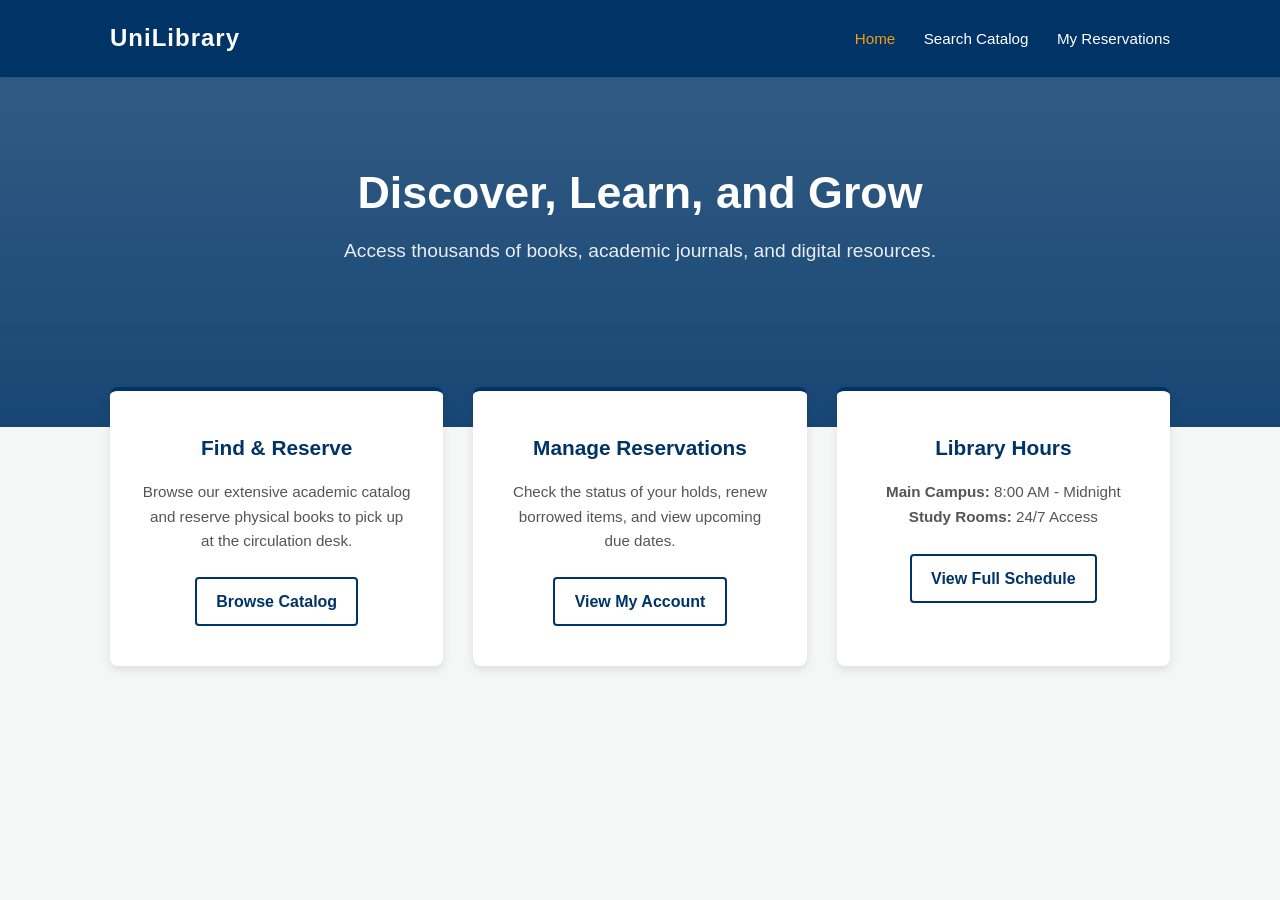
==== index.html @ 261e4f53 "Adding other pages" ====
<!DOCTYPE html>
<html lang="en">
<head>
    <meta charset="UTF-8">
    <meta name="viewport" content="width=device-width, initial-scale=1.0">
    <title>University Library Portal</title>
    <link rel="stylesheet" href="css/styles.css">
</head>
<body>
    
    <header class="navbar">
        <div class="container nav-container">
            <div class="logo">UniLibrary</div>
            <nav>
                <a href="index.html" class="active">Home</a>
                <a href="catalog.html">Search Catalog</a>
                <a href="reservations.html">My Reservations</a>
            </nav>
        </div>
    </header>

    <main>
        <section class="hero">
            <div class="container hero-content">
                <h1>Discover, Learn, and Grow</h1>
                <p>Access thousands of books, academic journals, and digital resources.</p>
            </div>
        </section>

        <section class="features container">
            <div class="card">
                <h3>Find & Reserve</h3>
                <p>Browse our extensive academic catalog and reserve physical books to pick up at the circulation desk.</p>
                <a href="catalog.html" class="btn-outline">Browse Catalog</a>
            </div>
            
            <div class="card">
                <h3>Manage Reservations</h3>
                <p>Check the status of your holds, renew borrowed items, and view upcoming due dates.</p>
                <a href="reservations.html" class="btn-outline">View My Account</a>
            </div>
            
            <div class="card">
                <h3>Library Hours</h3>
                <p><strong>Main Campus:</strong> 8:00 AM - Midnight<br><strong>Study Rooms:</strong> 24/7 Access</p>
                <a href="#" class="btn-outline">View Full Schedule</a>
            </div>
        </section>
    </main>
</body>
</html>
---- css/styles.css ----
* {
    box-sizing: border-box;
    margin: 0;
    padding: 0;
}

body {
    font-family: 'Segoe UI', Tahoma, Geneva, Verdana, sans-serif;
    line-height: 1.6;
    color: #333;
    background-color: #f4f7f6;
}

.container {
    max-width: 1100px;
    margin: 0 auto;
    padding: 0 20px;
}

.navbar {
    background-color: #003366; 
    color: white;
    padding: 1.2rem 0;
    box-shadow: 0 2px 4px rgba(0,0,0,0.1);
}

.nav-container {
    display: flex;
    justify-content: space-between;
    align-items: center;
}

.logo {
    font-size: 1.5rem;
    font-weight: bold;
    letter-spacing: 1px;
}

nav a {
    color: white;
    text-decoration: none;
    margin-left: 1.5rem;
    font-size: 0.95rem;
    transition: color 0.3s;
}

nav a:hover, nav a.active {
    color: #f39c12; 
}

.hero {
    background-color: #004080;
    background: linear-gradient(rgba(0, 51, 102, 0.8), rgba(0, 51, 102, 0.9)), url('https://images.unsplash.com/photo-1507842217343-583bb7270b66?q=80&w=2000') center/cover;
    color: white;
    padding: 5rem 0 8rem 0;
    text-align: center;
}

.hero-content h1 {
    font-size: 2.8rem;
    margin-bottom: 0.5rem;
}

.hero-content p {
    font-size: 1.2rem;
    margin-bottom: 2rem;
    opacity: 0.9;
}

.features {
    display: flex;
    justify-content: space-between;
    gap: 30px;
    margin-top: -40px; 
    padding-bottom: 4rem;
}

.card {
    background: white;
    padding: 2.5rem 2rem;
    border-radius: 8px;
    box-shadow: 0 4px 10px rgba(0,0,0,0.1);
    flex: 1;
    text-align: center;
    border-top: 4px solid #003366;
}

.card h3 {
    color: #003366;
    margin-bottom: 1rem;
    font-size: 1.3rem;
}

.card p {
    margin-bottom: 1.5rem;
    color: #555;
    font-size: 0.95rem;
    min-height: 50px;
}

.btn-outline {
    display: inline-block;
    padding: 0.6rem 1.2rem;
    border: 2px solid #003366;
    color: #003366;
    text-decoration: none;
    border-radius: 4px;
    font-weight: bold;
    transition: all 0.3s;
}

.btn-outline:hover {
    background-color: #003366;
    color: white;
}
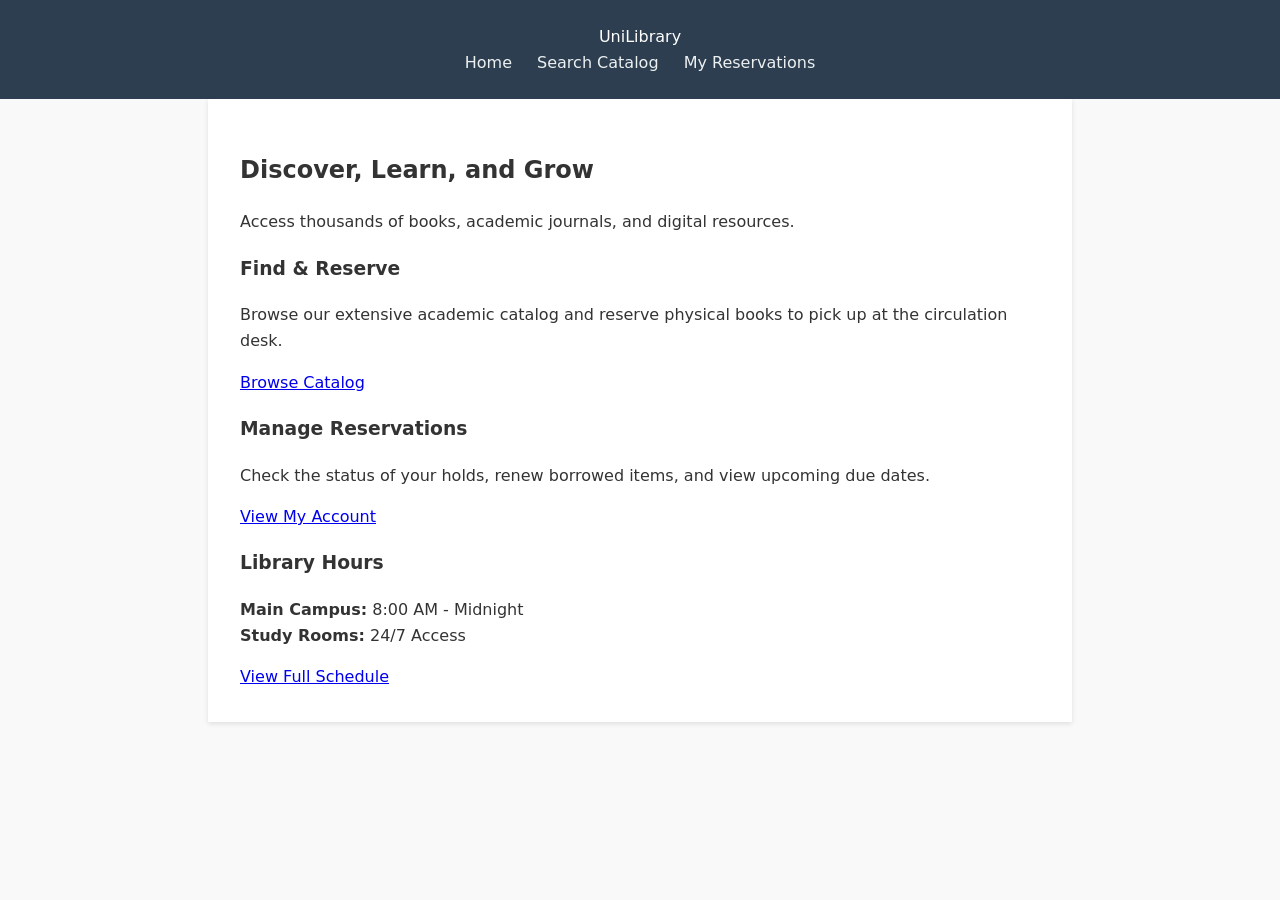
==== commit ccf03c93: "Can make a reservation and stores in local storage" ====
--- a/index.html
+++ b/index.html
@@ -4,7 +4,7 @@
     <meta charset="UTF-8">
     <meta name="viewport" content="width=device-width, initial-scale=1.0">
     <title>University Library Portal</title>
-    <link rel="stylesheet" href="css/styles.css">
+    <link rel="stylesheet" href="./css/styles.css">
 </head>
 <body>
     
--- a/css/styles.css
+++ b/css/styles.css
@@ -1,115 +1,88 @@
-* {
-    box-sizing: border-box;
+body {
+    font-family: system-ui, -apple-system, sans-serif;
+    line-height: 1.6;
     margin: 0;
     padding: 0;
+    color: #333;
+    background-color: #f9f9f9;
 }
 
-body {
-    font-family: 'Segoe UI', Tahoma, Geneva, Verdana, sans-serif;
-    line-height: 1.6;
-    color: #333;
-    background-color: #f4f7f6;
-}
-
-.container {
-    max-width: 1100px;
-    margin: 0 auto;
-    padding: 0 20px;
-}
-
-.navbar {
-    background-color: #003366; 
+header {
+    background-color: #2c3e50;
     color: white;
-    padding: 1.2rem 0;
-    box-shadow: 0 2px 4px rgba(0,0,0,0.1);
-}
-
-.nav-container {
-    display: flex;
-    justify-content: space-between;
-    align-items: center;
-}
-
-.logo {
-    font-size: 1.5rem;
-    font-weight: bold;
-    letter-spacing: 1px;
+    padding: 1.5rem;
+    text-align: center;
 }
 
 nav a {
-    color: white;
+    color: #ecf0f1;
     text-decoration: none;
-    margin-left: 1.5rem;
-    font-size: 0.95rem;
-    transition: color 0.3s;
+    margin: 0 10px;
 }
 
-nav a:hover, nav a.active {
-    color: #f39c12; 
+main {
+    padding: 2rem;
+    max-width: 800px;
+    margin: 0 auto;
+    background-color: white;
+    min-height: 60vh;
+    box-shadow: 0 2px 5px rgba(0,0,0,0.1);
 }
 
-.hero {
-    background-color: #004080;
-    background: linear-gradient(rgba(0, 51, 102, 0.8), rgba(0, 51, 102, 0.9)), url('https://images.unsplash.com/photo-1507842217343-583bb7270b66?q=80&w=2000') center/cover;
+footer {
+    text-align: center;
+    padding: 1rem;
+    background-color: #2c3e50;
     color: white;
-    padding: 5rem 0 8rem 0;
-    text-align: center;
+    margin-top: 2rem;
 }
 
-.hero-content h1 {
-    font-size: 2.8rem;
-    margin-bottom: 0.5rem;
+.reservation-form {
+    display: flex;
+    flex-direction: column;
+    gap: 1.25rem;
+    max-width: 500px;
+    margin: 2rem auto 0;
 }
 
-.hero-content p {
-    font-size: 1.2rem;
-    margin-bottom: 2rem;
-    opacity: 0.9;
+.form-group {
+    display: flex;
+    flex-direction: column;
+    gap: 0.5rem;
 }
 
-.features {
-    display: flex;
-    justify-content: space-between;
-    gap: 30px;
-    margin-top: -40px; 
-    padding-bottom: 4rem;
+label {
+    font-weight: bold;
+    color: #2c3e50;
 }
 
-.card {
-    background: white;
-    padding: 2.5rem 2rem;
-    border-radius: 8px;
-    box-shadow: 0 4px 10px rgba(0,0,0,0.1);
-    flex: 1;
-    text-align: center;
-    border-top: 4px solid #003366;
+input[type="text"],
+select,
+textarea {
+    padding: 0.75rem;
+    border: 1px solid #ccc;
+    border-radius: 4px;
+    font-family: inherit;
+    font-size: 1rem;
 }
 
-.card h3 {
-    color: #003366;
-    margin-bottom: 1rem;
-    font-size: 1.3rem;
+textarea {
+    resize: vertical;
+    min-height: 100px;
 }
 
-.card p {
-    margin-bottom: 1.5rem;
-    color: #555;
-    font-size: 0.95rem;
-    min-height: 50px;
+button {
+    background-color: #2c3e50;
+    color: white;
+    padding: 1rem;
+    border: none;
+    border-radius: 4px;
+    font-size: 1rem;
+    font-weight: bold;
+    cursor: pointer;
+    transition: background-color 0.2s;
 }
 
-.btn-outline {
-    display: inline-block;
-    padding: 0.6rem 1.2rem;
-    border: 2px solid #003366;
-    color: #003366;
-    text-decoration: none;
-    border-radius: 4px;
-    font-weight: bold;
-    transition: all 0.3s;
-}
-
-.btn-outline:hover {
-    background-color: #003366;
-    color: white;
-}
+button:hover {
+    background-color: #1a252f;
+}
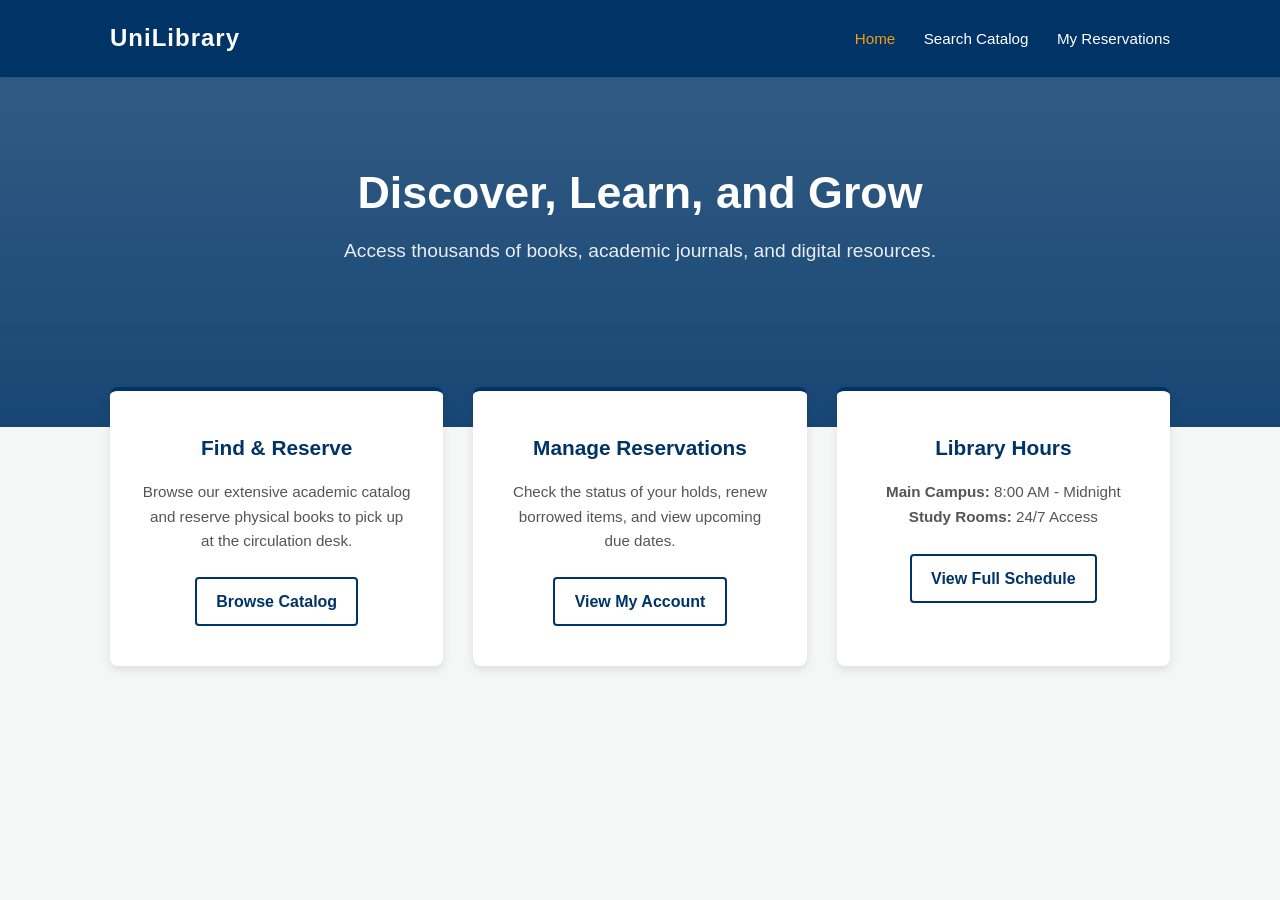
==== commit 20d45364: "Merge branch 'main' into create-a-reservation" ====
--- a/index.html
+++ b/index.html
@@ -4,7 +4,7 @@
     <meta charset="UTF-8">
     <meta name="viewport" content="width=device-width, initial-scale=1.0">
     <title>University Library Portal</title>
-    <link rel="stylesheet" href="./css/styles.css">
+    <link rel="stylesheet" href="css/styles.css">
 </head>
 <body>
     
--- a/css/styles.css
+++ b/css/styles.css
@@ -1,88 +1,115 @@
-body {
-    font-family: system-ui, -apple-system, sans-serif;
-    line-height: 1.6;
+* {
+    box-sizing: border-box;
     margin: 0;
     padding: 0;
-    color: #333;
-    background-color: #f9f9f9;
 }
 
-header {
-    background-color: #2c3e50;
+body {
+    font-family: 'Segoe UI', Tahoma, Geneva, Verdana, sans-serif;
+    line-height: 1.6;
+    color: #333;
+    background-color: #f4f7f6;
+}
+
+.container {
+    max-width: 1100px;
+    margin: 0 auto;
+    padding: 0 20px;
+}
+
+.navbar {
+    background-color: #003366; 
     color: white;
-    padding: 1.5rem;
+    padding: 1.2rem 0;
+    box-shadow: 0 2px 4px rgba(0,0,0,0.1);
+}
+
+.nav-container {
+    display: flex;
+    justify-content: space-between;
+    align-items: center;
+}
+
+.logo {
+    font-size: 1.5rem;
+    font-weight: bold;
+    letter-spacing: 1px;
+}
+
+nav a {
+    color: white;
+    text-decoration: none;
+    margin-left: 1.5rem;
+    font-size: 0.95rem;
+    transition: color 0.3s;
+}
+
+nav a:hover, nav a.active {
+    color: #f39c12; 
+}
+
+.hero {
+    background-color: #004080;
+    background: linear-gradient(rgba(0, 51, 102, 0.8), rgba(0, 51, 102, 0.9)), url('https://images.unsplash.com/photo-1507842217343-583bb7270b66?q=80&w=2000') center/cover;
+    color: white;
+    padding: 5rem 0 8rem 0;
     text-align: center;
 }
 
-nav a {
-    color: #ecf0f1;
-    text-decoration: none;
-    margin: 0 10px;
+.hero-content h1 {
+    font-size: 2.8rem;
+    margin-bottom: 0.5rem;
 }
 
-main {
-    padding: 2rem;
-    max-width: 800px;
-    margin: 0 auto;
-    background-color: white;
-    min-height: 60vh;
-    box-shadow: 0 2px 5px rgba(0,0,0,0.1);
+.hero-content p {
+    font-size: 1.2rem;
+    margin-bottom: 2rem;
+    opacity: 0.9;
 }
 
-footer {
-    text-align: center;
-    padding: 1rem;
-    background-color: #2c3e50;
-    color: white;
-    margin-top: 2rem;
+.features {
+    display: flex;
+    justify-content: space-between;
+    gap: 30px;
+    margin-top: -40px; 
+    padding-bottom: 4rem;
 }
 
-.reservation-form {
-    display: flex;
-    flex-direction: column;
-    gap: 1.25rem;
-    max-width: 500px;
-    margin: 2rem auto 0;
+.card {
+    background: white;
+    padding: 2.5rem 2rem;
+    border-radius: 8px;
+    box-shadow: 0 4px 10px rgba(0,0,0,0.1);
+    flex: 1;
+    text-align: center;
+    border-top: 4px solid #003366;
 }
 
-.form-group {
-    display: flex;
-    flex-direction: column;
-    gap: 0.5rem;
+.card h3 {
+    color: #003366;
+    margin-bottom: 1rem;
+    font-size: 1.3rem;
 }
 
-label {
-    font-weight: bold;
-    color: #2c3e50;
+.card p {
+    margin-bottom: 1.5rem;
+    color: #555;
+    font-size: 0.95rem;
+    min-height: 50px;
 }
 
-input[type="text"],
-select,
-textarea {
-    padding: 0.75rem;
-    border: 1px solid #ccc;
+.btn-outline {
+    display: inline-block;
+    padding: 0.6rem 1.2rem;
+    border: 2px solid #003366;
+    color: #003366;
+    text-decoration: none;
     border-radius: 4px;
-    font-family: inherit;
-    font-size: 1rem;
+    font-weight: bold;
+    transition: all 0.3s;
 }
 
-textarea {
-    resize: vertical;
-    min-height: 100px;
+.btn-outline:hover {
+    background-color: #003366;
+    color: white;
 }
-
-button {
-    background-color: #2c3e50;
-    color: white;
-    padding: 1rem;
-    border: none;
-    border-radius: 4px;
-    font-size: 1rem;
-    font-weight: bold;
-    cursor: pointer;
-    transition: background-color 0.2s;
-}
-
-button:hover {
-    background-color: #1a252f;
-}
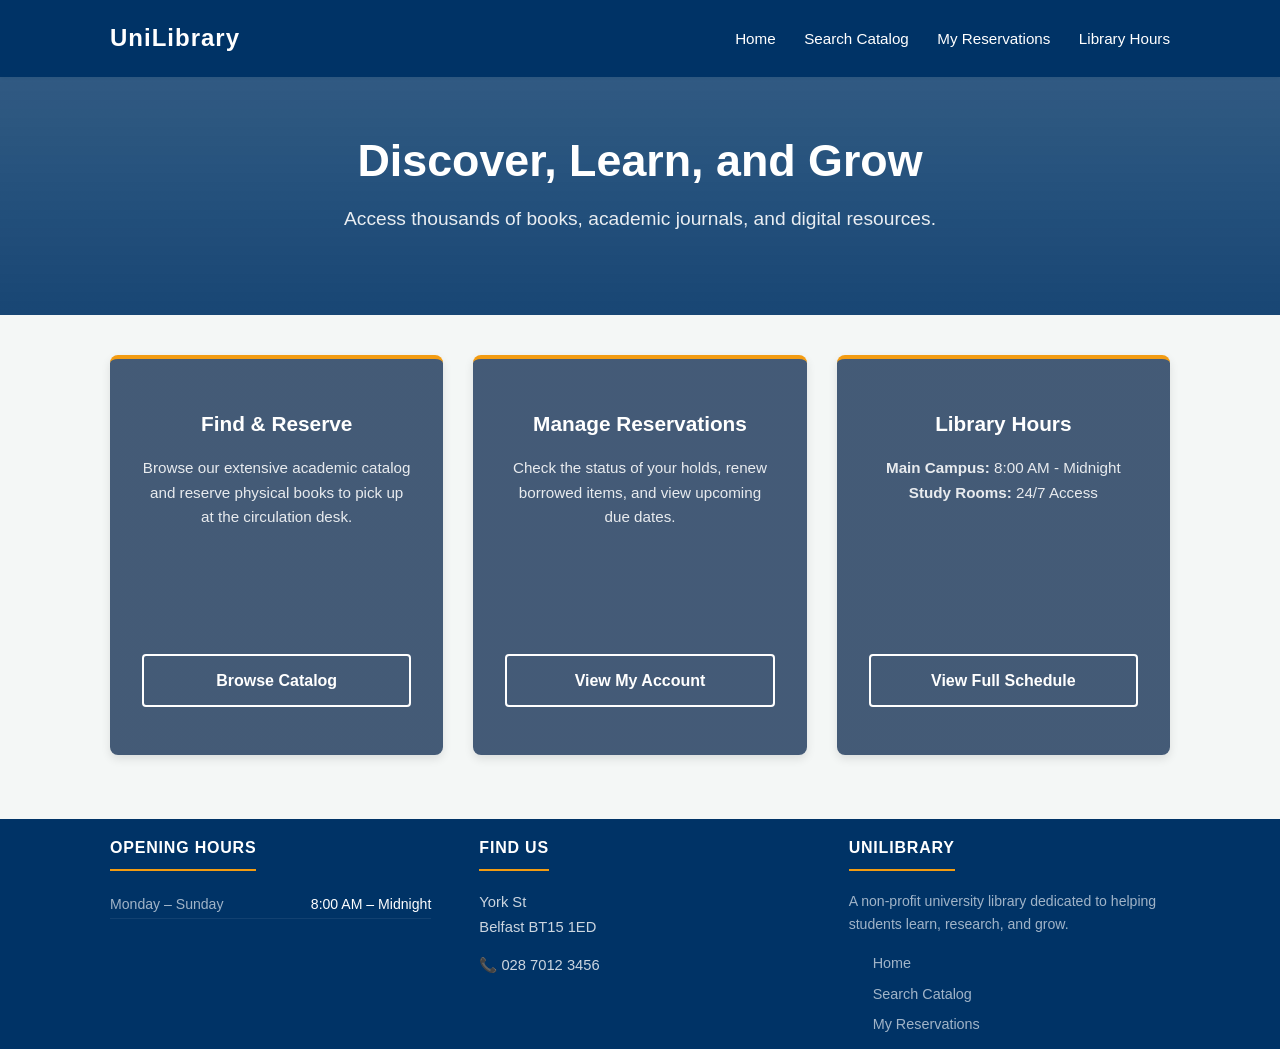
==== commit 5cf97019: "Harry cahnge - library hours, home page" ====
--- a/index.html
+++ b/index.html
@@ -12,40 +12,71 @@
         <div class="container nav-container">
             <div class="logo">UniLibrary</div>
             <nav>
-                <a href="index.html" class="active">Home</a>
+                <a href="index.html">Home</a>
                 <a href="catalog.html">Search Catalog</a>
                 <a href="reservations.html">My Reservations</a>
+                <a href="schedule.html">Library Hours</a>
             </nav>
         </div>
     </header>
 
+    <section class="hero">
+        <div class="container hero-content">
+            <h1>Discover, Learn, and Grow</h1>
+            <p>Access thousands of books, academic journals, and digital resources.</p>
+        </div>
+    </section>
+
     <main>
-        <section class="hero">
-            <div class="container hero-content">
-                <h1>Discover, Learn, and Grow</h1>
-                <p>Access thousands of books, academic journals, and digital resources.</p>
-            </div>
-        </section>
-
         <section class="features container">
-            <div class="card">
+            <div class="card card-reserve">
                 <h3>Find & Reserve</h3>
                 <p>Browse our extensive academic catalog and reserve physical books to pick up at the circulation desk.</p>
                 <a href="catalog.html" class="btn-outline">Browse Catalog</a>
             </div>
             
-            <div class="card">
+            <div class="card card-manage">
                 <h3>Manage Reservations</h3>
                 <p>Check the status of your holds, renew borrowed items, and view upcoming due dates.</p>
                 <a href="reservations.html" class="btn-outline">View My Account</a>
             </div>
             
-            <div class="card">
+            <div class="card card-hours">
                 <h3>Library Hours</h3>
                 <p><strong>Main Campus:</strong> 8:00 AM - Midnight<br><strong>Study Rooms:</strong> 24/7 Access</p>
-                <a href="#" class="btn-outline">View Full Schedule</a>
+                <a href="schedule.html" class="btn-outline">View Full Schedule</a>
             </div>
         </section>
     </main>
+
+    <footer>
+        <div class="container footer-grid">
+            <div class="footer-col">
+                <h4>Opening Hours</h4>
+                <ul class="hours-list">
+                    <li><span>Monday – Sunday</span><span>8:00 AM – Midnight</span></li>
+                </ul>
+            </div>
+
+            <div class="footer-col">
+                <h4>Find Us</h4>
+                <address>
+                    York St<br>
+                    Belfast BT15 1ED
+                </address>
+                <p class="footer-phone">📞 028 7012 3456</p>
+            </div>
+
+            <div class="footer-col">
+                <h4>UniLibrary</h4>
+                <p class="footer-about">A non-profit university library dedicated to helping students learn, research, and grow.</p>
+                <nav class="footer-nav">
+                    <a href="index.html">Home</a>
+                    <a href="catalog.html">Search Catalog</a>
+                    <a href="reservations.html">My Reservations</a>
+                </nav>
+            </div>
+        </div>
+    </footer>
 </body>
 </html>
--- a/css/styles.css
+++ b/css/styles.css
@@ -9,6 +9,58 @@
     line-height: 1.6;
     color: #333;
     background-color: #f4f7f6;
+    display: flex;
+    flex-direction: column;
+    min-height: 100vh;
+}
+
+header, .navbar {
+    background-color: #003366; 
+    color: white;
+    padding: 1.2rem 1.5rem;
+    box-shadow: 0 2px 4px rgba(0,0,0,0.1);
+    text-align: center;
+}
+
+.nav-container {
+    display: flex;
+    justify-content: space-between;
+    align-items: center;
+    max-width: 1100px;
+    margin: 0 auto;
+}
+
+.logo {
+    font-size: 1.5rem;
+    font-weight: bold;
+    letter-spacing: 1px;
+}
+
+nav a {
+    color: white;
+    text-decoration: none;
+    margin-left: 1.5rem;
+    font-size: 0.95rem;
+    transition: color 0.3s;
+}
+
+nav a:hover, nav a.active {
+    color: #f39c12; 
+}
+
+main {
+    width: 100%;
+    flex: 1;
+}
+
+.page-content {
+    padding: 2rem;
+    max-width: 800px;
+    margin: 2rem auto;
+    background-color: white;
+    min-height: 60vh;
+    box-shadow: 0 2px 5px rgba(0,0,0,0.1);
+    border-radius: 8px;
 }
 
 .container {
@@ -17,42 +69,11 @@
     padding: 0 20px;
 }
 
-.navbar {
-    background-color: #003366; 
-    color: white;
-    padding: 1.2rem 0;
-    box-shadow: 0 2px 4px rgba(0,0,0,0.1);
-}
-
-.nav-container {
-    display: flex;
-    justify-content: space-between;
-    align-items: center;
-}
-
-.logo {
-    font-size: 1.5rem;
-    font-weight: bold;
-    letter-spacing: 1px;
-}
-
-nav a {
-    color: white;
-    text-decoration: none;
-    margin-left: 1.5rem;
-    font-size: 0.95rem;
-    transition: color 0.3s;
-}
-
-nav a:hover, nav a.active {
-    color: #f39c12; 
-}
-
 .hero {
     background-color: #004080;
     background: linear-gradient(rgba(0, 51, 102, 0.8), rgba(0, 51, 102, 0.9)), url('https://images.unsplash.com/photo-1507842217343-583bb7270b66?q=80&w=2000') center/cover;
     color: white;
-    padding: 5rem 0 8rem 0;
+    padding: 3rem 0;
     text-align: center;
 }
 
@@ -71,18 +92,21 @@
     display: flex;
     justify-content: space-between;
     gap: 30px;
-    margin-top: -40px; 
-    padding-bottom: 4rem;
+    padding: 2.5rem 20px 4rem;
 }
 
 .card {
     background: white;
-    padding: 2.5rem 2rem;
+    padding: 3rem 2rem;
     border-radius: 8px;
     box-shadow: 0 4px 10px rgba(0,0,0,0.1);
     flex: 1;
     text-align: center;
     border-top: 4px solid #003366;
+    display: flex;
+    flex-direction: column;
+    align-items: stretch;
+    min-height: 400px;
 }
 
 .card h3 {
@@ -95,21 +119,709 @@
     margin-bottom: 1.5rem;
     color: #555;
     font-size: 0.95rem;
-    min-height: 50px;
+    flex: 1;
 }
 
 .btn-outline {
-    display: inline-block;
-    padding: 0.6rem 1.2rem;
+    display: block;
+    padding: 0.75rem 1.2rem;
     border: 2px solid #003366;
     color: #003366;
     text-decoration: none;
     border-radius: 4px;
     font-weight: bold;
     transition: all 0.3s;
+    text-align: center;
 }
 
 .btn-outline:hover {
     background-color: #003366;
     color: white;
 }
+
+.reservation-form {
+    max-width: 650px;
+    margin: 0 auto;
+    padding: 2rem;
+    background-color: #f9fbfa;
+    border: 1px solid rgba(0, 51, 102, 0.15);
+    border-radius: 10px;
+}
+
+.reservation-form .form-group {
+    margin-bottom: 1.25rem;
+}
+
+.reservation-form label {
+    display: block;
+    margin-bottom: 0.5rem;
+    font-weight: 600;
+    color: #1a2d4d;
+}
+
+.reservation-form input,
+.reservation-form select,
+.reservation-form textarea {
+    width: 100%;
+    padding: 0.9rem 1rem;
+    border: 1px solid #cdd7e0;
+    border-radius: 8px;
+    background-color: white;
+    font-size: 0.98rem;
+    color: #333;
+}
+
+.reservation-form textarea {
+    min-height: 140px;
+    resize: vertical;
+}
+
+.reservation-form button {
+    display: inline-block;
+    padding: 0.95rem 1.8rem;
+    border: none;
+    border-radius: 8px;
+    background-color: #003366;
+    color: white;
+    font-size: 1rem;
+    font-weight: 700;
+    cursor: pointer;
+    transition: transform 0.2s ease, background-color 0.2s ease;
+}
+
+.reservation-form button:hover {
+    background-color: #02508c;
+    transform: translateY(-1px);
+}
+
+.page-title {
+    color: #003366;
+    font-size: 1.8rem;
+    margin-bottom: 1.8rem;
+    padding-bottom: 0.6rem;
+    border-bottom: 2px solid #f39c12;
+}
+
+
+.card-reserve {
+    background: linear-gradient(rgba(0, 30, 70, 0.72), rgba(0, 30, 70, 0.72)),
+                url('https://images.unsplash.com/photo-1512820790803-83ca734da794?q=80&w=1200') center/cover no-repeat;
+    color: white;
+    border-top-color: #f39c12;
+}
+
+.card-reserve h3 { color: white; }
+.card-reserve p  { color: rgba(255,255,255,0.88); }
+.card-reserve .btn-outline { border-color: white; color: white; }
+.card-reserve .btn-outline:hover { background-color: white; color: #003366; }
+
+.card-manage {
+    background: linear-gradient(rgba(0, 30, 70, 0.72), rgba(0, 30, 70, 0.72)),
+                url('https://images.unsplash.com/photo-1481627834876-b7833e8f5570?q=80&w=1200') center/cover no-repeat;
+    color: white;
+    border-top-color: #f39c12;
+}
+
+.card-manage h3 { color: white; }
+.card-manage p  { color: rgba(255,255,255,0.88); }
+.card-manage .btn-outline { border-color: white; color: white; }
+.card-manage .btn-outline:hover { background-color: white; color: #003366; }
+
+.card-hours {
+    background: linear-gradient(rgba(0, 30, 70, 0.72), rgba(0, 30, 70, 0.72)),
+                url('https://images.unsplash.com/photo-1524995997946-a1c2e315a42f?q=80&w=1200') center/cover no-repeat;
+    color: white;
+    border-top-color: #f39c12;
+}
+
+.card-hours h3 {
+    color: white;
+}
+
+.card-hours p {
+    color: rgba(255,255,255,0.88);
+}
+
+.card-hours .btn-outline {
+    border-color: white;
+    color: white;
+}
+
+.card-hours .btn-outline:hover {
+    background-color: white;
+    color: #003366;
+}
+
+/* ── Schedule top bar (in content area) ── */
+.schedule-top-bar {
+    display: flex;
+    flex-direction: column;
+    align-items: flex-start;
+    gap: 1rem;
+    padding-top: 2rem;
+    padding-bottom: 1.5rem;
+}
+
+.schedule-top-left h1 {
+    color: #003366;
+    font-size: 1.8rem;
+    margin-top: 0.3rem;
+}
+
+.back-btn {
+    display: inline-block;
+    color: #666;
+    text-decoration: none;
+    font-size: 0.9rem;
+    margin-bottom: 0.4rem;
+    transition: color 0.2s;
+}
+
+.back-btn:hover {
+    color: #003366;
+}
+
+.view-toggle {
+    display: flex;
+    gap: 0.5rem;
+}
+
+.toggle-btn {
+    padding: 0.5rem 1.4rem;
+    border: 2px solid #003366;
+    background: transparent;
+    color: #003366;
+    border-radius: 4px;
+    font-size: 0.9rem;
+    font-weight: 600;
+    cursor: pointer;
+    transition: background 0.2s, color 0.2s;
+}
+
+.toggle-btn.active,
+.toggle-btn:hover {
+    background: #003366;
+    color: white;
+}
+
+
+/* ── Schedule main area ── */
+.schedule-main {
+    width: 100%;
+    padding: 0 0 2.5rem;
+    flex: 1;
+}
+
+.hidden {
+    display: none !important;
+}
+
+/* ── List view ── */
+.schedule-list-view {
+    display: flex;
+    flex-direction: column;
+}
+
+.schedule-layout {
+    display: flex;
+    gap: 2rem;
+    flex-wrap: wrap;
+    align-items: flex-start;
+}
+
+.schedule-hours-card {
+    flex: 1;
+    min-width: 260px;
+    background: white;
+    border-radius: 8px;
+    padding: 2rem;
+    box-shadow: 0 2px 8px rgba(0,0,0,0.08);
+}
+
+.schedule-hours-card h3,
+.schedule-notices-card h3 {
+    color: #003366;
+    font-size: 1.1rem;
+    margin-bottom: 1rem;
+    padding-bottom: 0.4rem;
+    border-bottom: 2px solid #f39c12;
+    display: inline-block;
+}
+
+.schedule-notices-card {
+    flex: 0 0 300px;
+    min-width: 220px;
+    background: white;
+    border-radius: 8px;
+    padding: 2rem;
+    box-shadow: 0 2px 8px rgba(0,0,0,0.08);
+}
+
+.notices-scroll {
+    max-height: 420px;
+    overflow-y: auto;
+    padding-right: 0.4rem;
+}
+
+.notices-scroll::-webkit-scrollbar {
+    width: 5px;
+}
+
+.notices-scroll::-webkit-scrollbar-track {
+    background: #f0f0f0;
+    border-radius: 4px;
+}
+
+.notices-scroll::-webkit-scrollbar-thumb {
+    background: #003366;
+    border-radius: 4px;
+}
+
+/* ── Calendar view ── */
+.schedule-cal-view {
+    padding-top: 0;
+}
+
+.cal-nav {
+    display: flex;
+    align-items: center;
+    justify-content: space-between;
+    margin-bottom: 1.5rem;
+}
+
+.cal-nav h2 {
+    color: #003366;
+    font-size: 1.4rem;
+}
+
+.cal-nav-btn {
+    padding: 0.5rem 1.2rem;
+    border: 2px solid #003366;
+    background: transparent;
+    color: #003366;
+    border-radius: 4px;
+    font-weight: 600;
+    cursor: pointer;
+    transition: background 0.2s, color 0.2s;
+}
+
+.cal-nav-btn:hover {
+    background: #003366;
+    color: white;
+}
+
+.cal-header-row {
+    display: grid;
+    grid-template-columns: repeat(7, 1fr);
+    gap: 4px;
+    margin-bottom: 4px;
+}
+
+.cal-hcell {
+    background: #003366;
+    color: white;
+    text-align: center;
+    padding: 0.6rem 0;
+    font-size: 0.85rem;
+    font-weight: 600;
+    border-radius: 4px;
+}
+
+.cal-body-grid {
+    display: grid;
+    grid-template-columns: repeat(7, 1fr);
+    gap: 4px;
+}
+
+.cal-cell {
+    min-height: 90px;
+    border-radius: 6px;
+    padding: 0.5rem;
+    display: flex;
+    flex-direction: column;
+    gap: 0.3rem;
+}
+
+.cal-empty {
+    background: transparent;
+}
+
+.cal-open {
+    background: white;
+    border: 1px solid #e0e8f0;
+}
+
+.cal-closed {
+    background: #fff0f0;
+    border: 1px solid #f5c0c0;
+}
+
+.cal-limited {
+    background: #fff8e6;
+    border: 1px solid #f5d88a;
+}
+
+.cal-today {
+    outline: 2px solid #f39c12;
+}
+
+.cal-num {
+    font-weight: 700;
+    font-size: 0.95rem;
+    color: #003366;
+}
+
+.cal-tag {
+    font-size: 0.72rem;
+    font-weight: 600;
+    border-radius: 3px;
+    padding: 0.15rem 0.4rem;
+    display: inline-block;
+}
+
+.tag-open    { background: #e8f5e9; color: #2e7d32; }
+.tag-closed  { background: #fde8e8; color: #c0392b; }
+.tag-limited { background: #fff3cd; color: #856404; }
+
+.cal-reason {
+    font-size: 0.72rem;
+    color: #666;
+    line-height: 1.3;
+}
+
+.cal-legend {
+    display: flex;
+    gap: 1.5rem;
+    margin-top: 1.2rem;
+    flex-wrap: wrap;
+    font-size: 0.85rem;
+    color: #555;
+}
+
+.legend-item {
+    display: flex;
+    align-items: center;
+    gap: 0.4rem;
+}
+
+.legend-dot {
+    width: 12px;
+    height: 12px;
+    border-radius: 50%;
+    display: inline-block;
+}
+
+.legend-dot.open    { background: #2e7d32; }
+.legend-dot.limited { background: #856404; }
+.legend-dot.closed  { background: #c0392b; }
+
+
+body.modal-open {
+    overflow: hidden;
+}
+
+.modal-overlay {
+    position: fixed;
+    inset: 0;
+    background: rgba(0, 20, 50, 0.65);
+    display: flex;
+    align-items: center;
+    justify-content: center;
+    z-index: 1000;
+    padding: 1rem;
+    transition: opacity 0.2s;
+}
+
+.modal-overlay.modal-hidden {
+    display: none;
+}
+
+.modal-box {
+    background: white;
+    border-radius: 10px;
+    box-shadow: 0 8px 32px rgba(0,0,0,0.25);
+    max-width: 860px;
+    width: 100%;
+    max-height: 90vh;
+    overflow-y: auto;
+    position: relative;
+    padding: 2.5rem;
+}
+
+.modal-close {
+    position: absolute;
+    top: 1rem;
+    right: 1.2rem;
+    background: none;
+    border: none;
+    font-size: 1.8rem;
+    color: #666;
+    cursor: pointer;
+    line-height: 1;
+}
+
+.modal-close:hover {
+    color: #003366;
+}
+
+.modal-content {
+    display: flex;
+    gap: 2.5rem;
+    flex-wrap: wrap;
+}
+
+.modal-hours {
+    flex: 1;
+    min-width: 240px;
+}
+
+.modal-hours h2 {
+    color: #003366;
+    font-size: 1.5rem;
+    margin-bottom: 1.2rem;
+    padding-bottom: 0.5rem;
+    border-bottom: 2px solid #f39c12;
+}
+
+.schedule-table {
+    width: 100%;
+    border-collapse: collapse;
+    font-size: 0.95rem;
+}
+
+.schedule-table td {
+    padding: 0.65rem 0.75rem;
+    border-bottom: 1px solid #eef0f3;
+}
+
+.schedule-table td:first-child {
+    font-weight: 600;
+    color: #003366;
+    width: 45%;
+}
+
+.schedule-table td:last-child {
+    color: #333;
+}
+
+.modal-notices {
+    flex: 0 0 260px;
+    min-width: 220px;
+}
+
+.modal-notices h3 {
+    color: #003366;
+    font-size: 1.1rem;
+    margin-bottom: 1.2rem;
+    padding-bottom: 0.5rem;
+    border-bottom: 2px solid #f39c12;
+}
+
+.notice {
+    padding: 0.85rem 1rem;
+    border-radius: 6px;
+    margin-bottom: 0.85rem;
+    font-size: 0.87rem;
+    line-height: 1.5;
+}
+
+.notice strong {
+    display: block;
+    margin-bottom: 0.3rem;
+    font-size: 0.88rem;
+}
+
+.notice p {
+    margin: 0;
+    color: inherit;
+}
+
+.notice-warning {
+    background: #fff8e6;
+    border-left: 3px solid #f39c12;
+    color: #7a5500;
+}
+
+.notice-info {
+    background: #eef4fb;
+    border-left: 3px solid #003366;
+    color: #1a3558;
+}
+
+.schedule-table {
+    width: 100%;
+    border-collapse: collapse;
+    font-size: 0.95rem;
+    margin-bottom: 1rem;
+}
+
+.schedule-table td {
+    padding: 0.7rem 0.75rem;
+    border-bottom: 1px solid #eef0f3;
+}
+
+.schedule-table td:first-child {
+    font-weight: 600;
+    color: #003366;
+    width: 45%;
+}
+
+.schedule-note {
+    font-size: 0.85rem;
+    color: #777;
+    margin-top: 0.5rem;
+}
+
+.notice {
+    padding: 0.85rem 1rem;
+    border-radius: 6px;
+    margin-bottom: 0.85rem;
+    font-size: 0.87rem;
+    line-height: 1.5;
+}
+
+.notice strong {
+    display: block;
+    margin-bottom: 0.3rem;
+}
+
+.notice p {
+    margin: 0;
+    color: inherit;
+}
+
+.notice-warning {
+    background: #fff8e6;
+    border-left: 3px solid #f39c12;
+    color: #7a5500;
+}
+
+.notice-info {
+    background: #eef4fb;
+    border-left: 3px solid #003366;
+    color: #1a3558;
+}
+
+
+
+footer {
+    background-color: #003366;
+    color: #ccd6e0;
+    padding: 1rem 0 0;
+    margin-top: 0;
+}
+
+.footer-grid {
+    display: flex;
+    gap: 3rem;
+    padding-bottom: 0.8rem;
+    flex-wrap: wrap;
+}
+
+.footer-col {
+    flex: 1;
+    min-width: 180px;
+}
+
+.footer-col h4 {
+    color: white;
+    font-size: 1rem;
+    font-weight: 700;
+    letter-spacing: 0.05em;
+    text-transform: uppercase;
+    margin-bottom: 1.2rem;
+    padding-bottom: 0.5rem;
+    border-bottom: 2px solid #f39c12;
+    display: inline-block;
+}
+
+.hours-list {
+    list-style: none;
+    font-size: 0.88rem;
+    line-height: 1;
+}
+
+.hours-list li {
+    display: flex;
+    justify-content: space-between;
+    padding: 0.45rem 0;
+    border-bottom: 1px solid rgba(255,255,255,0.07);
+}
+
+.hours-list li span:first-child {
+    color: #a0b4c8;
+}
+
+.hours-list li span:last-child {
+    color: white;
+    font-weight: 500;
+}
+
+address {
+    font-style: normal;
+    font-size: 0.92rem;
+    line-height: 1.7;
+    color: #ccd6e0;
+}
+
+.footer-phone {
+    margin-top: 0.9rem;
+    font-size: 0.92rem;
+    color: #ccd6e0;
+}
+
+.footer-about {
+    font-size: 0.88rem;
+    line-height: 1.65;
+    color: #a0b4c8;
+    margin-bottom: 1rem;
+}
+
+.footer-nav {
+    display: flex;
+    flex-direction: column;
+    gap: 0.45rem;
+}
+
+.footer-nav a {
+    color: #a0b4c8;
+    text-decoration: none;
+    font-size: 0.9rem;
+    transition: color 0.2s;
+}
+
+.footer-nav a:hover {
+    color: #f39c12;
+}
+
+.stats-strip {
+    background-color: #003366;
+    padding: 2.5rem 0;
+}
+
+.stats-inner {
+    display: flex;
+    justify-content: space-around;
+    flex-wrap: wrap;
+    gap: 1.5rem;
+    text-align: center;
+}
+
+.stat {
+    display: flex;
+    flex-direction: column;
+    align-items: center;
+    gap: 0.3rem;
+}
+
+.stat-number {
+    font-size: 2rem;
+    font-weight: 700;
+    color: #f39c12;
+}
+
+.stat-label {
+    font-size: 0.9rem;
+    color: #ccd6e0;
+    letter-spacing: 0.03em;
+}
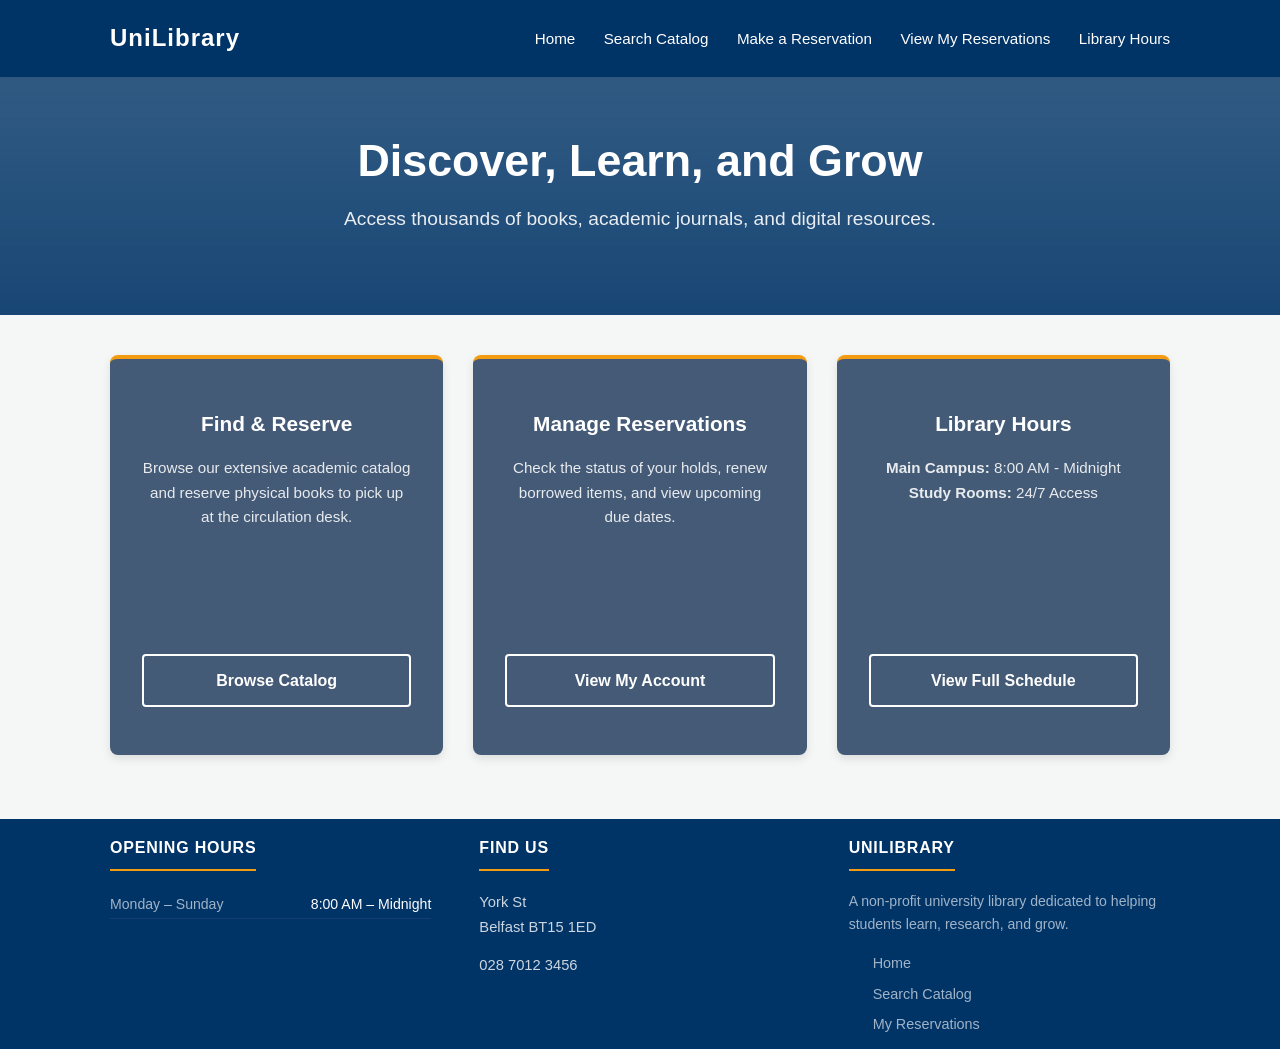
==== commit 86460b07: "can view your reservations made" ====
--- a/index.html
+++ b/index.html
@@ -14,7 +14,8 @@
             <nav>
                 <a href="index.html">Home</a>
                 <a href="catalog.html">Search Catalog</a>
-                <a href="reservations.html">My Reservations</a>
+                <a href="reservations.html">Make a Reservation</a>
+                <a href="viewMyReservations.html">View My Reservations</a>
                 <a href="schedule.html">Library Hours</a>
             </nav>
         </div>
@@ -64,7 +65,7 @@
                     York St<br>
                     Belfast BT15 1ED
                 </address>
-                <p class="footer-phone">📞 028 7012 3456</p>
+                <p class="footer-phone"> 028 7012 3456</p>
             </div>
 
             <div class="footer-col">
--- a/css/styles.css
+++ b/css/styles.css
@@ -137,6 +137,180 @@
 .btn-outline:hover {
     background-color: #003366;
     color: white;
+}
+
+.catalog-header {
+    background-color: #004080;
+    background: linear-gradient(rgba(0, 51, 102, 0.9), rgba(0, 51, 102, 0.95)), url('https://images.unsplash.com/photo-1507842217343-583bb7270b66?q=80&w=2000') center/cover;
+    color: white;
+    padding: 3rem 0 3.5rem 0;
+    text-align: center;
+}
+
+.catalog-header h1 {
+    font-size: 2.2rem;
+    margin-bottom: 0.5rem;
+}
+
+.catalog-header p {
+    font-size: 1.05rem;
+    opacity: 0.9;
+    margin-bottom: 1.5rem;
+}
+
+.search-bar {
+    display: flex;
+    justify-content: center;
+    gap: 10px;
+    max-width: 600px;
+    margin: 1.5rem auto 1rem auto;
+}
+
+.search-bar input {
+    flex: 1;
+    padding: 0.75rem 1rem;
+    border: none;
+    border-radius: 4px;
+    font-size: 1rem;
+    outline: none;
+}
+
+.btn-search {
+    padding: 0.75rem 1.5rem;
+    background-color: #f39c12;
+    color: #003366;
+    border: none;
+    border-radius: 4px;
+    font-weight: bold;
+    font-size: 1rem;
+    cursor: pointer;
+    transition: background-color 0.3s;
+}
+
+.btn-search:hover {
+    background-color: #e08e0b;
+}
+
+.genre-filters {
+    display: flex;
+    flex-wrap: wrap;
+    justify-content: center;
+    gap: 8px;
+    margin-top: 1rem;
+}
+
+.filter-btn {
+    padding: 0.4rem 1rem;
+    background: rgba(255,255,255,0.15);
+    color: white;
+    border: 1px solid rgba(255,255,255,0.3);
+    border-radius: 20px;
+    font-size: 0.85rem;
+    cursor: pointer;
+    transition: all 0.3s;
+}
+
+.filter-btn:hover {
+    background: rgba(255,255,255,0.25);
+}
+
+.filter-btn.active {
+    background: #f39c12;
+    color: #003366;
+    border-color: #f39c12;
+    font-weight: bold;
+}
+
+.catalogue-list {
+    padding: 2rem 0 4rem 0;
+}
+
+.results-meta {
+    margin-bottom: 1.5rem;
+    color: #777;
+    font-size: 0.95rem;
+}
+
+.book-card {
+    background: white;
+    border-radius: 8px;
+    box-shadow: 0 2px 8px rgba(0,0,0,0.08);
+    padding: 1.5rem 2rem;
+    margin-bottom: 1rem;
+    display: flex;
+    justify-content: space-between;
+    align-items: center;
+    transition: box-shadow 0.3s;
+}
+
+.book-card:hover {
+    box-shadow: 0 4px 16px rgba(0,0,0,0.12);
+}
+
+.book-info {
+    flex: 1;
+}
+
+.book-title {
+    color: #003366;
+    font-size: 1.15rem;
+    margin-bottom: 0.2rem;
+}
+
+.book-author {
+    color: #777;
+    font-size: 0.95rem;
+    margin-bottom: 0.3rem;
+}
+
+.book-meta {
+    color: #999;
+    font-size: 0.85rem;
+}
+
+.book-copies {
+    margin-top: 0.4rem;
+    font-size: 0.9rem;
+    color: #555;
+}
+
+.copy-count {
+    font-weight: bold;
+    color: #27ae60;
+}
+
+.btn-reserve {
+    display: inline-block;
+    padding: 0.5rem 1.2rem;
+    background-color: #003366;
+    color: white;
+    text-decoration: none;
+    border-radius: 4px;
+    font-weight: bold;
+    font-size: 0.9rem;
+    transition: background-color 0.3s;
+    white-space: nowrap;
+    margin-left: 1.5rem;
+}
+
+.btn-reserve:hover {
+    background-color: #002244;
+}
+
+.no-results {
+    text-align: center;
+    padding: 3rem 0;
+    color: #999;
+    font-size: 1.1rem;
+}
+
+.site-footer {
+    background-color: #003366;
+    color: rgba(255,255,255,0.7);
+    text-align: center;
+    padding: 1.5rem 0;
+    margin-top: 2rem;
+    font-size: 0.9rem;
 }
 
 .reservation-form {
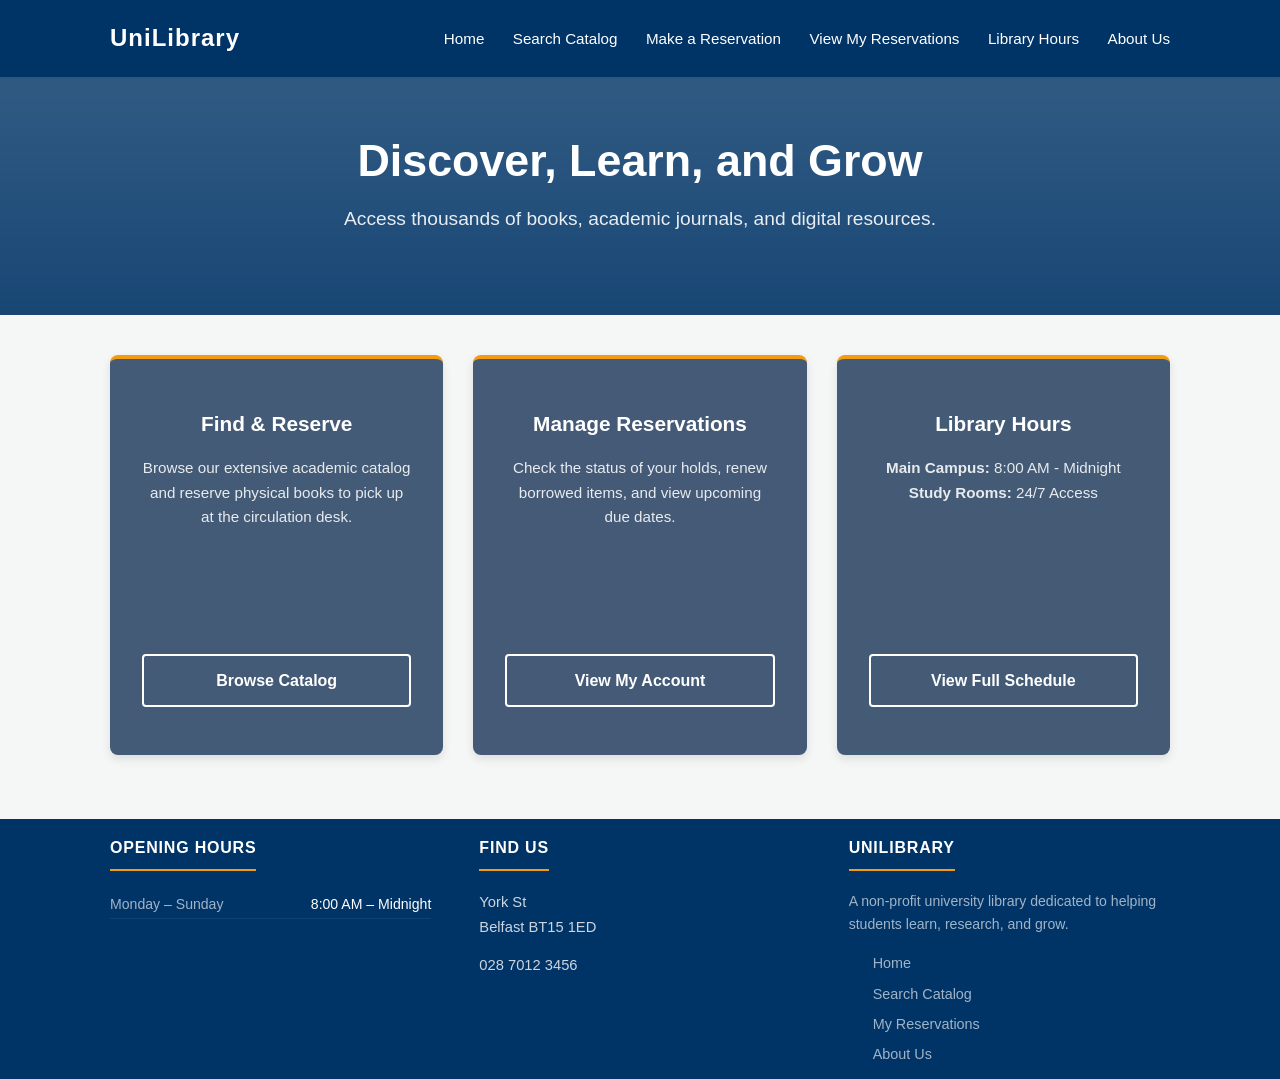
==== commit 9a4e370b: "Add about page to header" ====
--- a/index.html
+++ b/index.html
@@ -17,6 +17,7 @@
                 <a href="reservations.html">Make a Reservation</a>
                 <a href="viewMyReservations.html">View My Reservations</a>
                 <a href="schedule.html">Library Hours</a>
+                <a href="about.html">About Us</a>
             </nav>
         </div>
     </header>
@@ -75,6 +76,7 @@
                     <a href="index.html">Home</a>
                     <a href="catalog.html">Search Catalog</a>
                     <a href="reservations.html">My Reservations</a>
+                    <a href="about.html">About Us</a>
                 </nav>
             </div>
         </div>
